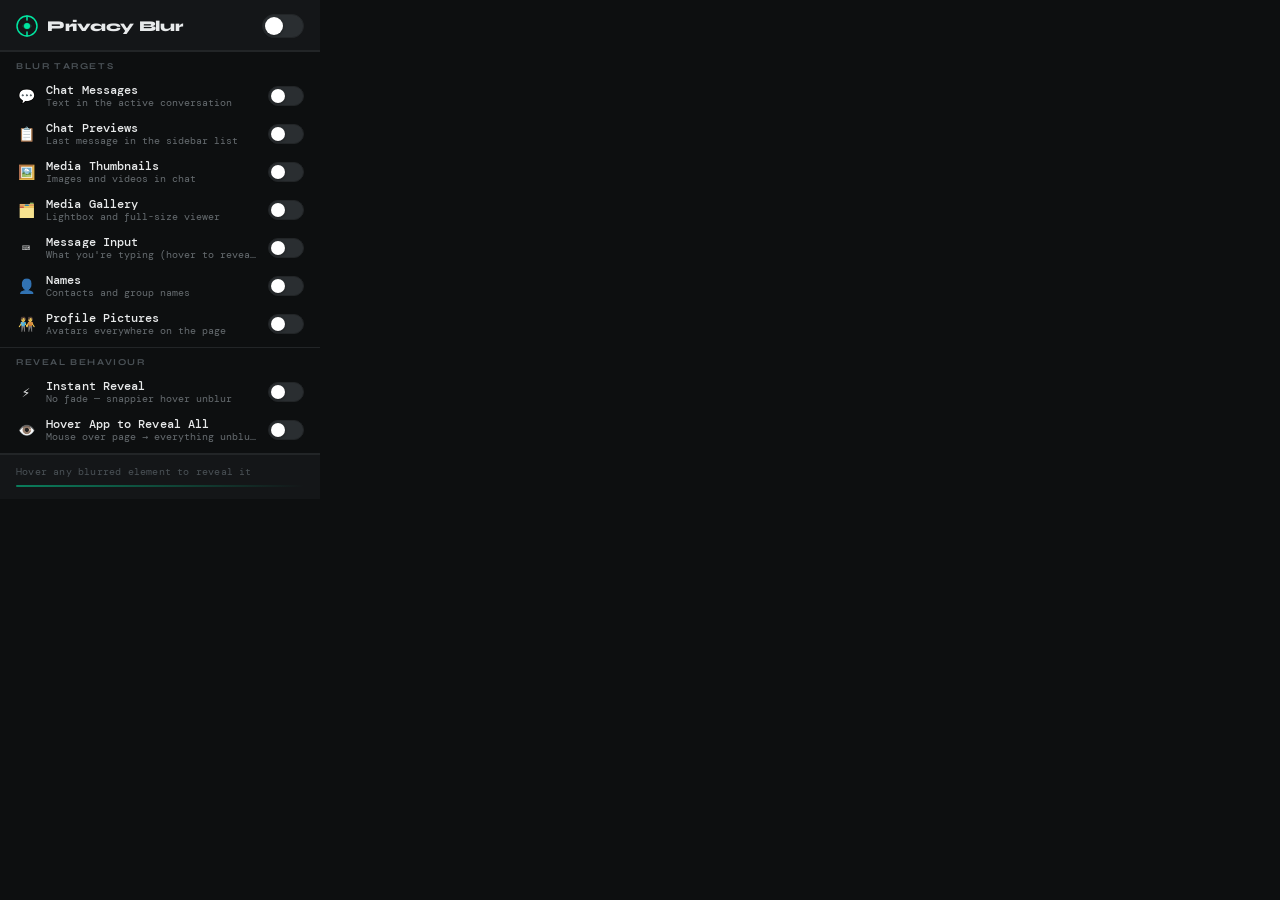
==== popup.html @ 3105e0ed "Files add" ====
<!DOCTYPE html>
<html lang="en">
<head>
<meta charset="UTF-8" />
<meta name="viewport" content="width=device-width, initial-scale=1.0" />
<title>WhatsApp Privacy Blur</title>
<link rel="preconnect" href="https://fonts.googleapis.com" />
<link href="https://fonts.googleapis.com/css2?family=DM+Mono:wght@400;500&family=Syne:wght@700;800&display=swap" rel="stylesheet" />
<link rel="stylesheet" href="popup.css" />
</head>
<body>
<div class="shell">

  <!-- Header -->
  <header>
    <div class="logo">
      <svg width="22" height="22" viewBox="0 0 22 22" fill="none">
        <circle cx="11" cy="11" r="10" stroke="#00e5a0" stroke-width="1.5"/>
        <path d="M6 11 Q11 4 16 11 Q11 18 6 11Z" fill="#00e5a0" opacity="0.25"/>
        <circle cx="11" cy="11" r="3" fill="#00e5a0"/>
        <line x1="11" y1="1" x2="11" y2="5" stroke="#00e5a0" stroke-width="1.5" stroke-linecap="round"/>
        <line x1="11" y1="17" x2="11" y2="21" stroke="#00e5a0" stroke-width="1.5" stroke-linecap="round"/>
      </svg>
      <span>Privacy Blur</span>
    </div>
    <label class="master-toggle" title="Enable / disable all blurring">
      <input type="checkbox" id="toggle-enabled" />
      <span class="track"><span class="knob"></span></span>
    </label>
  </header>

  <div class="divider"></div>

  <!-- Blur Targets -->
  <section class="group" id="blur-targets">
    <p class="group-label">Blur Targets</p>

    <label class="row" data-key="blurMessages">
      <span class="row-icon">💬</span>
      <span class="row-text">
        <span class="row-title">Chat Messages</span>
        <span class="row-sub">Text in the active conversation</span>
      </span>
      <input type="checkbox" />
      <span class="track"><span class="knob"></span></span>
    </label>

    <label class="row" data-key="blurPreviews">
      <span class="row-icon">📋</span>
      <span class="row-text">
        <span class="row-title">Chat Previews</span>
        <span class="row-sub">Last message in the sidebar list</span>
      </span>
      <input type="checkbox" />
      <span class="track"><span class="knob"></span></span>
    </label>

    <label class="row" data-key="blurMedia">
      <span class="row-icon">🖼️</span>
      <span class="row-text">
        <span class="row-title">Media Thumbnails</span>
        <span class="row-sub">Images and videos in chat</span>
      </span>
      <input type="checkbox" />
      <span class="track"><span class="knob"></span></span>
    </label>

    <label class="row" data-key="blurGallery">
      <span class="row-icon">🗂️</span>
      <span class="row-text">
        <span class="row-title">Media Gallery</span>
        <span class="row-sub">Lightbox and full-size viewer</span>
      </span>
      <input type="checkbox" />
      <span class="track"><span class="knob"></span></span>
    </label>

    <label class="row" data-key="blurInput">
      <span class="row-icon">⌨️</span>
      <span class="row-text">
        <span class="row-title">Message Input</span>
        <span class="row-sub">What you're typing (hover to reveal)</span>
      </span>
      <input type="checkbox" />
      <span class="track"><span class="knob"></span></span>
    </label>

    <label class="row" data-key="blurNames">
      <span class="row-icon">👤</span>
      <span class="row-text">
        <span class="row-title">Names</span>
        <span class="row-sub">Contacts and group names</span>
      </span>
      <input type="checkbox" />
      <span class="track"><span class="knob"></span></span>
    </label>

    <label class="row" data-key="blurAvatars">
      <span class="row-icon">🧑‍🤝‍🧑</span>
      <span class="row-text">
        <span class="row-title">Profile Pictures</span>
        <span class="row-sub">Avatars everywhere on the page</span>
      </span>
      <input type="checkbox" />
      <span class="track"><span class="knob"></span></span>
    </label>
  </section>

  <div class="divider"></div>

  <!-- Reveal Behaviour -->
  <section class="group">
    <p class="group-label">Reveal Behaviour</p>

    <label class="row" data-key="noTransition">
      <span class="row-icon">⚡</span>
      <span class="row-text">
        <span class="row-title">Instant Reveal</span>
        <span class="row-sub">No fade — snappier hover unblur</span>
      </span>
      <input type="checkbox" />
      <span class="track"><span class="knob"></span></span>
    </label>

    <label class="row" data-key="revealOnAppHover">
      <span class="row-icon">👁️</span>
      <span class="row-text">
        <span class="row-title">Hover App to Reveal All</span>
        <span class="row-sub">Mouse over page → everything unblurs</span>
      </span>
      <input type="checkbox" />
      <span class="track"><span class="knob"></span></span>
    </label>
  </section>

  <div class="divider"></div>

  <footer>
    <span id="status-line">Hover any blurred element to reveal it</span>
  </footer>

</div>
<script src="popup.js"></script>
</body>
</html>
---- popup.css ----
/* ============================================================
   WhatsApp Privacy Blur — popup.css
   Aesthetic: dark terminal / surveillance ops
   ============================================================ */

*, *::before, *::after { box-sizing: border-box; margin: 0; padding: 0; }

:root {
  --bg: #0d0f10;
  --surface: #141618;
  --surface2: #1a1d1f;
  --border: #222527;
  --accent: #00e5a0;
  --accent-dim: rgba(0,229,160,0.12);
  --accent-glow: rgba(0,229,160,0.3);
  --text: #e8eaeb;
  --text-muted: #666c70;
  --text-sub: #4a5156;
  --danger: #ff5f5f;
  --toggle-off: #2a2e31;
  --toggle-on: var(--accent);
  --radius: 6px;
  --font-ui: 'DM Mono', monospace;
  --font-head: 'Syne', sans-serif;
}

html { background: var(--bg); }

body {
  width: 320px;
  background: var(--bg);
  font-family: var(--font-ui);
  color: var(--text);
  font-size: 12px;
  line-height: 1;
  overflow: hidden;
}

/* ── Shell ──────────────────────────────────────────────── */
.shell {
  display: flex;
  flex-direction: column;
  gap: 0;
  /* subtle scanline texture */
  background-image: repeating-linear-gradient(
    0deg,
    transparent,
    transparent 2px,
    rgba(255,255,255,0.012) 2px,
    rgba(255,255,255,0.012) 3px
  );
}

/* ── Header ─────────────────────────────────────────────── */
header {
  display: flex;
  align-items: center;
  justify-content: space-between;
  padding: 14px 16px 12px;
  background: var(--surface);
  border-bottom: 1px solid var(--border);
}

.logo {
  display: flex;
  align-items: center;
  gap: 9px;
}

.logo span {
  font-family: var(--font-head);
  font-size: 15px;
  font-weight: 800;
  letter-spacing: -0.3px;
  color: var(--text);
}

/* ── Master toggle (large) ──────────────────────────────── */
.master-toggle {
  display: flex;
  align-items: center;
  cursor: pointer;
}

.master-toggle input { display: none; }

/* ── Generic toggle track+knob ──────────────────────────── */
.track {
  display: inline-block;
  width: 36px;
  height: 20px;
  background: var(--toggle-off);
  border-radius: 10px;
  position: relative;
  cursor: pointer;
  border: 1px solid var(--border);
  transition: background 0.18s, box-shadow 0.18s;
  flex-shrink: 0;
}

input:checked + .track {
  background: var(--toggle-on);
  box-shadow: 0 0 8px var(--accent-glow);
  border-color: var(--accent);
}

.knob {
  position: absolute;
  top: 2px;
  left: 2px;
  width: 14px;
  height: 14px;
  background: #fff;
  border-radius: 50%;
  transition: left 0.18s;
  box-shadow: 0 1px 3px rgba(0,0,0,0.4);
}

input:checked + .track .knob { left: 18px; }

/* Master toggle slightly bigger */
.master-toggle .track {
  width: 42px;
  height: 24px;
  border-radius: 12px;
}

.master-toggle .knob {
  width: 18px;
  height: 18px;
  top: 2px; left: 2px;
}

.master-toggle input:checked + .track .knob { left: 20px; }

/* ── Divider ─────────────────────────────────────────────── */
.divider {
  height: 1px;
  background: var(--border);
}

/* ── Groups ─────────────────────────────────────────────── */
.group {
  padding: 10px 0 4px;
  background: var(--bg);
}

.group-label {
  font-family: var(--font-head);
  font-size: 9px;
  font-weight: 700;
  letter-spacing: 1.6px;
  text-transform: uppercase;
  color: var(--text-sub);
  padding: 0 16px 6px;
}

/* ── Row (single toggle item) ───────────────────────────── */
.row {
  display: flex;
  align-items: center;
  gap: 10px;
  padding: 7px 16px;
  cursor: pointer;
  border-radius: 0;
  transition: background 0.12s;
  position: relative;
}

.row:hover {
  background: var(--surface2);
}

.row input[type="checkbox"] { display: none; }

.row-icon {
  font-size: 14px;
  width: 20px;
  text-align: center;
  flex-shrink: 0;
  filter: grayscale(0.3);
}

.row-text {
  flex: 1;
  display: flex;
  flex-direction: column;
  gap: 2px;
  min-width: 0;
}

.row-title {
  font-size: 12px;
  color: var(--text);
  font-weight: 500;
  letter-spacing: 0.1px;
  white-space: nowrap;
  overflow: hidden;
  text-overflow: ellipsis;
}

.row-sub {
  font-size: 10px;
  color: var(--text-muted);
  white-space: nowrap;
  overflow: hidden;
  text-overflow: ellipsis;
}

/* Disabled state for the whole group */
.shell.disabled .group { opacity: 0.38; pointer-events: none; }
.shell.disabled header .master-toggle { pointer-events: all; }

/* ── Footer ─────────────────────────────────────────────── */
footer {
  padding: 10px 16px 12px;
  background: var(--surface);
  border-top: 1px solid var(--border);
}

#status-line {
  font-size: 10px;
  color: var(--text-sub);
  letter-spacing: 0.2px;
}

/* Accent bar at bottom of popup */
footer::after {
  content: '';
  display: block;
  margin-top: 8px;
  height: 2px;
  width: 100%;
  background: linear-gradient(90deg, var(--accent) 0%, transparent 100%);
  border-radius: 1px;
  opacity: 0.5;
}

/* ── Enabled accent bar under logo ─────────────────────── */
.logo::after {
  content: '';
  display: none;
}

/* ── Blurred status indicator tag ──────────────────────── */
.status-tag {
  display: inline-flex;
  align-items: center;
  gap: 4px;
  font-size: 9px;
  font-weight: 500;
  letter-spacing: 1px;
  text-transform: uppercase;
  padding: 2px 6px;
  border-radius: 3px;
  margin-left: 6px;
  vertical-align: middle;
}

.status-tag.on {
  background: var(--accent-dim);
  color: var(--accent);
  border: 1px solid rgba(0,229,160,0.25);
}

.status-tag.off {
  background: rgba(255,95,95,0.1);
  color: var(--danger);
  border: 1px solid rgba(255,95,95,0.2);
}
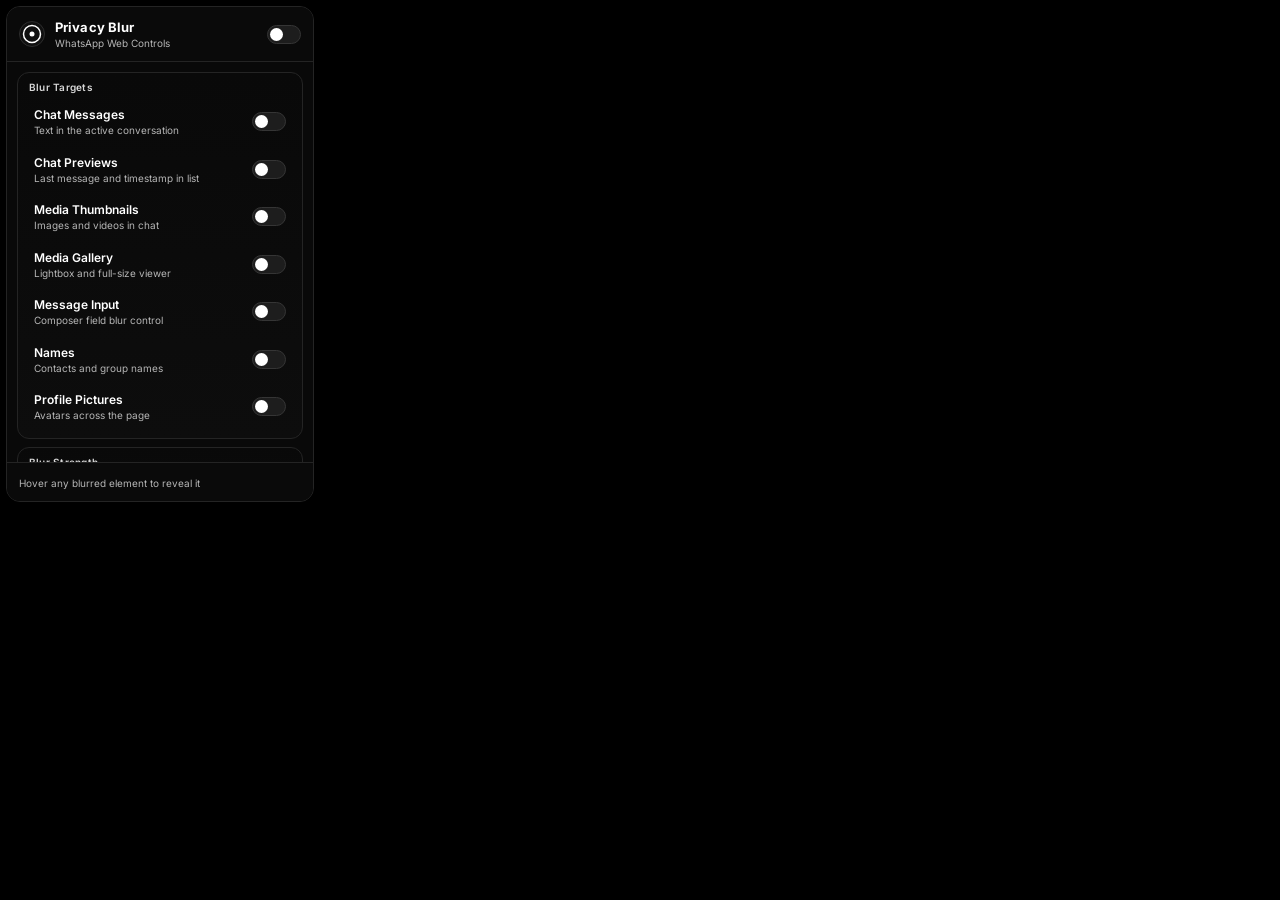
==== commit d042a574: "Refactor popup UI and functionality - Updated font to 'Inter' for better readability. - Redesigned h" ====
--- a/popup.html
+++ b/popup.html
@@ -5,140 +5,140 @@
 <meta name="viewport" content="width=device-width, initial-scale=1.0" />
 <title>WhatsApp Privacy Blur</title>
 <link rel="preconnect" href="https://fonts.googleapis.com" />
-<link href="https://fonts.googleapis.com/css2?family=DM+Mono:wght@400;500&family=Syne:wght@700;800&display=swap" rel="stylesheet" />
+<link href="https://fonts.googleapis.com/css2?family=Inter:wght@400;500;600;700&display=swap" rel="stylesheet" />
 <link rel="stylesheet" href="popup.css" />
 </head>
 <body>
 <div class="shell">
-
-  <!-- Header -->
-  <header>
-    <div class="logo">
-      <svg width="22" height="22" viewBox="0 0 22 22" fill="none">
-        <circle cx="11" cy="11" r="10" stroke="#00e5a0" stroke-width="1.5"/>
-        <path d="M6 11 Q11 4 16 11 Q11 18 6 11Z" fill="#00e5a0" opacity="0.25"/>
-        <circle cx="11" cy="11" r="3" fill="#00e5a0"/>
-        <line x1="11" y1="1" x2="11" y2="5" stroke="#00e5a0" stroke-width="1.5" stroke-linecap="round"/>
-        <line x1="11" y1="17" x2="11" y2="21" stroke="#00e5a0" stroke-width="1.5" stroke-linecap="round"/>
-      </svg>
-      <span>Privacy Blur</span>
+  <header class="popup-header">
+    <div class="brand-wrap">
+      <div class="brand-icon" aria-hidden="true">
+        <svg width="20" height="20" viewBox="0 0 20 20" fill="none">
+          <circle cx="10" cy="10" r="8.5" stroke="currentColor" stroke-width="1.5" />
+          <circle cx="10" cy="10" r="2.5" fill="currentColor" />
+        </svg>
+      </div>
+      <div class="brand-text">
+        <p class="brand-title">Privacy Blur</p>
+        <p class="brand-sub">WhatsApp Web Controls</p>
+      </div>
     </div>
-    <label class="master-toggle" title="Enable / disable all blurring">
+    <label class="master-toggle" title="Enable or disable all blurring">
       <input type="checkbox" id="toggle-enabled" />
       <span class="track"><span class="knob"></span></span>
     </label>
   </header>
 
-  <div class="divider"></div>
+  <main class="popup-body">
+    <section class="group card" id="blur-targets">
+      <p class="group-label">Blur Targets</p>
 
-  <!-- Blur Targets -->
-  <section class="group" id="blur-targets">
-    <p class="group-label">Blur Targets</p>
+      <label class="row" data-key="blurMessages">
+        <span class="row-text">
+          <span class="row-title">Chat Messages</span>
+          <span class="row-sub">Text in the active conversation</span>
+        </span>
+        <input type="checkbox" />
+        <span class="track"><span class="knob"></span></span>
+      </label>
 
-    <label class="row" data-key="blurMessages">
-      <span class="row-icon">💬</span>
-      <span class="row-text">
-        <span class="row-title">Chat Messages</span>
-        <span class="row-sub">Text in the active conversation</span>
-      </span>
-      <input type="checkbox" />
-      <span class="track"><span class="knob"></span></span>
-    </label>
+      <label class="row" data-key="blurPreviews">
+        <span class="row-text">
+          <span class="row-title">Chat Previews</span>
+          <span class="row-sub">Last message and timestamp in list</span>
+        </span>
+        <input type="checkbox" />
+        <span class="track"><span class="knob"></span></span>
+      </label>
 
-    <label class="row" data-key="blurPreviews">
-      <span class="row-icon">📋</span>
-      <span class="row-text">
-        <span class="row-title">Chat Previews</span>
-        <span class="row-sub">Last message in the sidebar list</span>
-      </span>
-      <input type="checkbox" />
-      <span class="track"><span class="knob"></span></span>
-    </label>
+      <label class="row" data-key="blurMedia">
+        <span class="row-text">
+          <span class="row-title">Media Thumbnails</span>
+          <span class="row-sub">Images and videos in chat</span>
+        </span>
+        <input type="checkbox" />
+        <span class="track"><span class="knob"></span></span>
+      </label>
 
-    <label class="row" data-key="blurMedia">
-      <span class="row-icon">🖼️</span>
-      <span class="row-text">
-        <span class="row-title">Media Thumbnails</span>
-        <span class="row-sub">Images and videos in chat</span>
-      </span>
-      <input type="checkbox" />
-      <span class="track"><span class="knob"></span></span>
-    </label>
+      <label class="row" data-key="blurGallery">
+        <span class="row-text">
+          <span class="row-title">Media Gallery</span>
+          <span class="row-sub">Lightbox and full-size viewer</span>
+        </span>
+        <input type="checkbox" />
+        <span class="track"><span class="knob"></span></span>
+      </label>
 
-    <label class="row" data-key="blurGallery">
-      <span class="row-icon">🗂️</span>
-      <span class="row-text">
-        <span class="row-title">Media Gallery</span>
-        <span class="row-sub">Lightbox and full-size viewer</span>
-      </span>
-      <input type="checkbox" />
-      <span class="track"><span class="knob"></span></span>
-    </label>
+      <label class="row" data-key="blurInput">
+        <span class="row-text">
+          <span class="row-title">Message Input</span>
+          <span class="row-sub">Composer field blur control</span>
+        </span>
+        <input type="checkbox" />
+        <span class="track"><span class="knob"></span></span>
+      </label>
 
-    <label class="row" data-key="blurInput">
-      <span class="row-icon">⌨️</span>
-      <span class="row-text">
-        <span class="row-title">Message Input</span>
-        <span class="row-sub">What you're typing (hover to reveal)</span>
-      </span>
-      <input type="checkbox" />
-      <span class="track"><span class="knob"></span></span>
-    </label>
+      <label class="row" data-key="blurNames">
+        <span class="row-text">
+          <span class="row-title">Names</span>
+          <span class="row-sub">Contacts and group names</span>
+        </span>
+        <input type="checkbox" />
+        <span class="track"><span class="knob"></span></span>
+      </label>
 
-    <label class="row" data-key="blurNames">
-      <span class="row-icon">👤</span>
-      <span class="row-text">
-        <span class="row-title">Names</span>
-        <span class="row-sub">Contacts and group names</span>
-      </span>
-      <input type="checkbox" />
-      <span class="track"><span class="knob"></span></span>
-    </label>
+      <label class="row" data-key="blurAvatars">
+        <span class="row-text">
+          <span class="row-title">Profile Pictures</span>
+          <span class="row-sub">Avatars across the page</span>
+        </span>
+        <input type="checkbox" />
+        <span class="track"><span class="knob"></span></span>
+      </label>
+    </section>
 
-    <label class="row" data-key="blurAvatars">
-      <span class="row-icon">🧑‍🤝‍🧑</span>
-      <span class="row-text">
-        <span class="row-title">Profile Pictures</span>
-        <span class="row-sub">Avatars everywhere on the page</span>
-      </span>
-      <input type="checkbox" />
-      <span class="track"><span class="knob"></span></span>
-    </label>
-  </section>
+    <section class="group card">
+      <p class="group-label">Blur Strength</p>
 
-  <div class="divider"></div>
+      <div class="slider-card">
+        <div class="slider-head">
+          <span class="row-title">Blur Amount</span>
+          <span class="slider-value" id="blur-amount-value">8px</span>
+        </div>
+        <input type="range" id="blur-amount" class="blur-range" min="0" max="20" step="1" value="8" />
+        <div class="slider-scale">
+          <span>0</span>
+          <span>20</span>
+        </div>
+      </div>
+    </section>
 
-  <!-- Reveal Behaviour -->
-  <section class="group">
-    <p class="group-label">Reveal Behaviour</p>
+    <section class="group card">
+      <p class="group-label">Reveal Behaviour</p>
 
-    <label class="row" data-key="noTransition">
-      <span class="row-icon">⚡</span>
-      <span class="row-text">
-        <span class="row-title">Instant Reveal</span>
-        <span class="row-sub">No fade — snappier hover unblur</span>
-      </span>
-      <input type="checkbox" />
-      <span class="track"><span class="knob"></span></span>
-    </label>
+      <label class="row" data-key="noTransition">
+        <span class="row-text">
+          <span class="row-title">Instant Reveal</span>
+          <span class="row-sub">Disable blur animation</span>
+        </span>
+        <input type="checkbox" />
+        <span class="track"><span class="knob"></span></span>
+      </label>
 
-    <label class="row" data-key="revealOnAppHover">
-      <span class="row-icon">👁️</span>
-      <span class="row-text">
-        <span class="row-title">Hover App to Reveal All</span>
-        <span class="row-sub">Mouse over page → everything unblurs</span>
-      </span>
-      <input type="checkbox" />
-      <span class="track"><span class="knob"></span></span>
-    </label>
-  </section>
+      <label class="row" data-key="revealOnAppHover">
+        <span class="row-text">
+          <span class="row-title">Hover App to Reveal All</span>
+          <span class="row-sub">Mouse over page reveals all</span>
+        </span>
+        <input type="checkbox" />
+        <span class="track"><span class="knob"></span></span>
+      </label>
+    </section>
+  </main>
 
-  <div class="divider"></div>
-
-  <footer>
+  <footer class="popup-footer">
     <span id="status-line">Hover any blurred element to reveal it</span>
   </footer>
-
 </div>
 <script src="popup.js"></script>
 </body>
--- a/popup.css
+++ b/popup.css
@@ -1,270 +1,260 @@
-/* ============================================================
-   WhatsApp Privacy Blur — popup.css
-   Aesthetic: dark terminal / surveillance ops
-   ============================================================ */
-
-*, *::before, *::after { box-sizing: border-box; margin: 0; padding: 0; }
+* { box-sizing: border-box; margin: 0; padding: 0; }
 
 :root {
-  --bg: #0d0f10;
-  --surface: #141618;
-  --surface2: #1a1d1f;
-  --border: #222527;
-  --accent: #00e5a0;
-  --accent-dim: rgba(0,229,160,0.12);
-  --accent-glow: rgba(0,229,160,0.3);
-  --text: #e8eaeb;
-  --text-muted: #666c70;
-  --text-sub: #4a5156;
-  --danger: #ff5f5f;
-  --toggle-off: #2a2e31;
-  --toggle-on: var(--accent);
-  --radius: 6px;
-  --font-ui: 'DM Mono', monospace;
-  --font-head: 'Syne', sans-serif;
-}
-
-html { background: var(--bg); }
+  --background: #000000;
+  --card: #090909;
+  --card-2: #0d0d0d;
+  --muted: #141414;
+  --border: #242424;
+  --text: #ffffff;
+  --sub: #b5b5b5;
+  --accent: #ffffff;
+  --accent-strong: #ffffff;
+  --radius-lg: 12px;
+  --radius-md: 9px;
+}
+
+html { background: var(--background); }
 
 body {
   width: 320px;
-  background: var(--bg);
-  font-family: var(--font-ui);
+  min-height: 500px;
+  font-family: 'Inter', sans-serif;
   color: var(--text);
+  background: var(--background);
+}
+
+.shell {
+  margin: 6px;
+  border: 1px solid var(--border);
+  border-radius: 14px;
+  background: var(--card);
+  box-shadow: none;
+  overflow: hidden;
+}
+
+.popup-header {
+  display: flex;
+  align-items: center;
+  justify-content: space-between;
+  gap: 12px;
+  padding: 12px;
+  background: #0a0a0a;
+  border-bottom: 1px solid var(--border);
+}
+
+.brand-wrap {
+  display: flex;
+  align-items: center;
+  gap: 10px;
+  min-width: 0;
+}
+
+.brand-icon {
+  display: grid;
+  place-items: center;
+  width: 26px;
+  height: 26px;
+  border-radius: 999px;
+  color: var(--accent);
+  background: #101010;
+  border: 1px solid #2d2d2d;
+}
+
+.brand-title {
+  font-size: 13px;
+  font-weight: 700;
+  letter-spacing: 0.1px;
+}
+
+.brand-sub {
+  margin-top: 2px;
+  color: var(--sub);
+  font-size: 10px;
+}
+
+.popup-body {
+  display: flex;
+  flex-direction: column;
+  gap: 8px;
+  padding: 10px;
+  max-height: 400px;
+  overflow-y: auto;
+  scrollbar-width: none;
+  -ms-overflow-style: none;
+}
+
+.popup-body::-webkit-scrollbar {
+  width: 0;
+  height: 0;
+}
+
+.group.card {
+  background: linear-gradient(180deg, var(--card), var(--card-2));
+  border: 1px solid var(--border);
+  border-radius: var(--radius-lg);
+  padding: 8px;
+}
+
+.group-label {
+  color: #d9d9d9;
+  font-size: 10px;
+  font-weight: 600;
+  letter-spacing: 0.24px;
+  margin: 0 3px 6px;
+}
+
+.row {
+  display: flex;
+  align-items: center;
+  gap: 10px;
+  padding: 8px;
+  border-radius: var(--radius-md);
+  cursor: pointer;
+  transition: background-color 0.2s ease;
+}
+
+.row:hover { background: #151515; }
+
+.row + .row { margin-top: 2px; }
+
+.row input[type='checkbox'] { display: none; }
+
+.row-text {
+  flex: 1;
+  min-width: 0;
+}
+
+.row-title {
+  display: block;
   font-size: 12px;
-  line-height: 1;
-  overflow: hidden;
-}
-
-/* ── Shell ──────────────────────────────────────────────── */
-.shell {
-  display: flex;
-  flex-direction: column;
-  gap: 0;
-  /* subtle scanline texture */
-  background-image: repeating-linear-gradient(
-    0deg,
-    transparent,
-    transparent 2px,
-    rgba(255,255,255,0.012) 2px,
-    rgba(255,255,255,0.012) 3px
-  );
-}
-
-/* ── Header ─────────────────────────────────────────────── */
-header {
+  font-weight: 600;
+  color: var(--text);
+}
+
+.row-sub {
+  display: block;
+  margin-top: 2px;
+  font-size: 10px;
+  color: var(--sub);
+  line-height: 1.25;
+}
+
+.master-toggle,
+.track {
+  display: inline-flex;
+  align-items: center;
+}
+
+.master-toggle { cursor: pointer; }
+.master-toggle input { display: none; }
+
+.track {
+  width: 34px;
+  height: 19px;
+  border-radius: 999px;
+  background: #1d1d1d;
+  border: 1px solid #353535;
+  position: relative;
+  transition: all 0.2s ease;
+  flex-shrink: 0;
+}
+
+input:checked + .track {
+  background: #f0f0f0;
+  border-color: #f0f0f0;
+}
+
+.knob {
+  width: 13px;
+  height: 13px;
+  border-radius: 50%;
+  background: #ffffff;
+  position: absolute;
+  left: 2px;
+  top: 2px;
+  transition: left 0.2s ease;
+}
+
+input:checked + .track .knob {
+  left: 17px;
+  background: #000000;
+}
+
+.slider-card {
+  border: 1px solid var(--border);
+  border-radius: var(--radius-md);
+  padding: 10px;
+  background: #101010;
+}
+
+.slider-head {
   display: flex;
   align-items: center;
   justify-content: space-between;
-  padding: 14px 16px 12px;
-  background: var(--surface);
-  border-bottom: 1px solid var(--border);
-}
-
-.logo {
-  display: flex;
-  align-items: center;
-  gap: 9px;
-}
-
-.logo span {
-  font-family: var(--font-head);
-  font-size: 15px;
-  font-weight: 800;
-  letter-spacing: -0.3px;
-  color: var(--text);
-}
-
-/* ── Master toggle (large) ──────────────────────────────── */
-.master-toggle {
-  display: flex;
-  align-items: center;
-  cursor: pointer;
-}
-
-.master-toggle input { display: none; }
-
-/* ── Generic toggle track+knob ──────────────────────────── */
-.track {
-  display: inline-block;
-  width: 36px;
-  height: 20px;
-  background: var(--toggle-off);
-  border-radius: 10px;
-  position: relative;
-  cursor: pointer;
-  border: 1px solid var(--border);
-  transition: background 0.18s, box-shadow 0.18s;
-  flex-shrink: 0;
-}
-
-input:checked + .track {
-  background: var(--toggle-on);
-  box-shadow: 0 0 8px var(--accent-glow);
-  border-color: var(--accent);
-}
-
-.knob {
-  position: absolute;
-  top: 2px;
-  left: 2px;
+  margin-bottom: 10px;
+}
+
+.slider-value {
+  color: var(--accent);
+  font-size: 11px;
+  font-weight: 600;
+}
+
+.blur-range {
+  width: 100%;
+  appearance: none;
+  height: 4px;
+  border-radius: 999px;
+  background: #2a2a2a;
+}
+
+.blur-range::-webkit-slider-thumb {
+  appearance: none;
   width: 14px;
   height: 14px;
-  background: #fff;
   border-radius: 50%;
-  transition: left 0.18s;
-  box-shadow: 0 1px 3px rgba(0,0,0,0.4);
-}
-
-input:checked + .track .knob { left: 18px; }
-
-/* Master toggle slightly bigger */
-.master-toggle .track {
-  width: 42px;
-  height: 24px;
-  border-radius: 12px;
-}
-
-.master-toggle .knob {
-  width: 18px;
-  height: 18px;
-  top: 2px; left: 2px;
-}
-
-.master-toggle input:checked + .track .knob { left: 20px; }
-
-/* ── Divider ─────────────────────────────────────────────── */
-.divider {
-  height: 1px;
-  background: var(--border);
-}
-
-/* ── Groups ─────────────────────────────────────────────── */
-.group {
-  padding: 10px 0 4px;
-  background: var(--bg);
-}
-
-.group-label {
-  font-family: var(--font-head);
+  background: var(--accent-strong);
+  border: 1px solid #111111;
+  box-shadow: none;
+  cursor: pointer;
+}
+
+.blur-range::-moz-range-thumb {
+  width: 14px;
+  height: 14px;
+  border-radius: 50%;
+  background: var(--accent-strong);
+  border: 1px solid #111111;
+  box-shadow: none;
+  cursor: pointer;
+}
+
+.slider-scale {
+  margin-top: 7px;
+  display: flex;
+  justify-content: space-between;
+  color: var(--sub);
   font-size: 9px;
-  font-weight: 700;
-  letter-spacing: 1.6px;
-  text-transform: uppercase;
-  color: var(--text-sub);
-  padding: 0 16px 6px;
-}
-
-/* ── Row (single toggle item) ───────────────────────────── */
-.row {
-  display: flex;
-  align-items: center;
-  gap: 10px;
-  padding: 7px 16px;
-  cursor: pointer;
-  border-radius: 0;
-  transition: background 0.12s;
-  position: relative;
-}
-
-.row:hover {
-  background: var(--surface2);
-}
-
-.row input[type="checkbox"] { display: none; }
-
-.row-icon {
-  font-size: 14px;
-  width: 20px;
-  text-align: center;
-  flex-shrink: 0;
-  filter: grayscale(0.3);
-}
-
-.row-text {
-  flex: 1;
-  display: flex;
-  flex-direction: column;
-  gap: 2px;
-  min-width: 0;
-}
-
-.row-title {
-  font-size: 12px;
-  color: var(--text);
-  font-weight: 500;
-  letter-spacing: 0.1px;
-  white-space: nowrap;
-  overflow: hidden;
-  text-overflow: ellipsis;
-}
-
-.row-sub {
-  font-size: 10px;
-  color: var(--text-muted);
-  white-space: nowrap;
-  overflow: hidden;
-  text-overflow: ellipsis;
-}
-
-/* Disabled state for the whole group */
-.shell.disabled .group { opacity: 0.38; pointer-events: none; }
-.shell.disabled header .master-toggle { pointer-events: all; }
-
-/* ── Footer ─────────────────────────────────────────────── */
-footer {
-  padding: 10px 16px 12px;
-  background: var(--surface);
+}
+
+.popup-footer {
+  padding: 8px 12px 10px;
   border-top: 1px solid var(--border);
+  background: #0a0a0a;
 }
 
 #status-line {
-  font-size: 10px;
-  color: var(--text-sub);
-  letter-spacing: 0.2px;
-}
-
-/* Accent bar at bottom of popup */
-footer::after {
-  content: '';
-  display: block;
-  margin-top: 8px;
-  height: 2px;
-  width: 100%;
-  background: linear-gradient(90deg, var(--accent) 0%, transparent 100%);
-  border-radius: 1px;
-  opacity: 0.5;
-}
-
-/* ── Enabled accent bar under logo ─────────────────────── */
-.logo::after {
-  content: '';
-  display: none;
-}
-
-/* ── Blurred status indicator tag ──────────────────────── */
-.status-tag {
-  display: inline-flex;
-  align-items: center;
-  gap: 4px;
-  font-size: 9px;
-  font-weight: 500;
-  letter-spacing: 1px;
-  text-transform: uppercase;
-  padding: 2px 6px;
-  border-radius: 3px;
-  margin-left: 6px;
-  vertical-align: middle;
-}
-
-.status-tag.on {
-  background: var(--accent-dim);
-  color: var(--accent);
-  border: 1px solid rgba(0,229,160,0.25);
-}
-
-.status-tag.off {
-  background: rgba(255,95,95,0.1);
-  color: var(--danger);
-  border: 1px solid rgba(255,95,95,0.2);
-}
+  color: var(--sub);
+  font-size: 10px;
+  line-height: 1.35;
+}
+
+.shell.disabled .group {
+  opacity: 0.42;
+  pointer-events: none;
+}
+
+.shell.disabled .popup-header .master-toggle {
+  pointer-events: auto;
+}
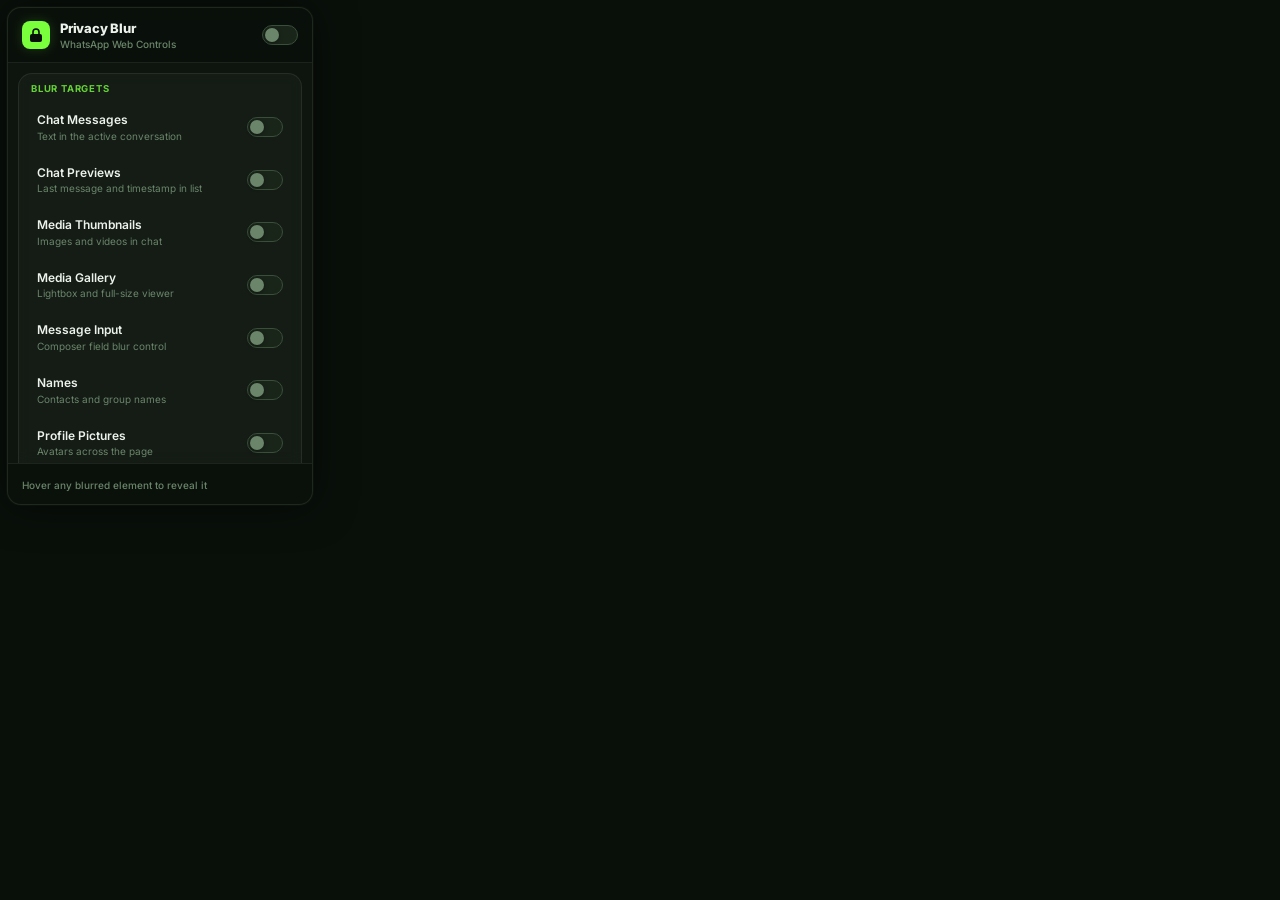
==== commit b5dc0a78: "improved design and consistency" ====
--- a/popup.html
+++ b/popup.html
@@ -5,7 +5,7 @@
 <meta name="viewport" content="width=device-width, initial-scale=1.0" />
 <title>WhatsApp Privacy Blur</title>
 <link rel="preconnect" href="https://fonts.googleapis.com" />
-<link href="https://fonts.googleapis.com/css2?family=Inter:wght@400;500;600;700&display=swap" rel="stylesheet" />
+<link href="https://fonts.googleapis.com/css2?family=Inter:wght@400;500;600;700;800&display=swap" rel="stylesheet" />
 <link rel="stylesheet" href="popup.css" />
 </head>
 <body>
@@ -13,9 +13,10 @@
   <header class="popup-header">
     <div class="brand-wrap">
       <div class="brand-icon" aria-hidden="true">
-        <svg width="20" height="20" viewBox="0 0 20 20" fill="none">
-          <circle cx="10" cy="10" r="8.5" stroke="currentColor" stroke-width="1.5" />
-          <circle cx="10" cy="10" r="2.5" fill="currentColor" />
+        <svg width="14" height="16" viewBox="0 0 14 16" fill="none" xmlns="http://www.w3.org/2000/svg">
+          <rect x="1" y="7" width="12" height="8" rx="2" fill="currentColor"/>
+          <path d="M4 7V5a3 3 0 0 1 6 0v2" stroke="currentColor" stroke-width="1.6" stroke-linecap="round" fill="none"/>
+          <circle cx="7" cy="11" r="1.2" fill="#0a120a"/>
         </svg>
       </div>
       <div class="brand-text">
--- a/popup.css
+++ b/popup.css
@@ -1,46 +1,63 @@
-* { box-sizing: border-box; margin: 0; padding: 0; }
-
+/* ── Reset ───────────────────────────────────────────────────── */
+*, *::before, *::after { box-sizing: border-box; margin: 0; padding: 0; }
+
+/* ── Google Font ─────────────────────────────────────────────── */
+@import url('https://fonts.googleapis.com/css2?family=Inter:wght@400;500;600;700;800&display=swap');
+
+/* ── Design tokens ───────────────────────────────────────────── */
 :root {
-  --background: #000000;
-  --card: #090909;
-  --card-2: #0d0d0d;
-  --muted: #141414;
-  --border: #242424;
-  --text: #ffffff;
-  --sub: #b5b5b5;
-  --accent: #ffffff;
-  --accent-strong: #ffffff;
-  --radius-lg: 12px;
-  --radius-md: 9px;
-}
-
-html { background: var(--background); }
+  --bg:          #09100a;
+  --panel:       #0d150e;
+  --panel-2:     #101a11;
+  --card-bg:     rgba(255,255,255,0.03);
+  --border:      rgba(255,255,255,0.08);
+  --border-h:    rgba(122,255,61,0.25);
+  --green:       #7aff3d;
+  --green-d:     #4ecb15;
+  --green-glow:  rgba(122,255,61,0.18);
+  --green-dim:   rgba(122,255,61,0.10);
+  --text:        #edf2ed;
+  --muted:       #6a856a;
+  --sub:         #3a4f3a;
+  --track-off:   #1a251a;
+  --radius-lg:   14px;
+  --radius-md:   10px;
+  --radius-sm:   7px;
+}
+
+/* ── Base ────────────────────────────────────────────────────── */
+html { background: var(--bg); }
 
 body {
   width: 320px;
-  min-height: 500px;
+  min-height: 480px;
   font-family: 'Inter', sans-serif;
   color: var(--text);
-  background: var(--background);
-}
-
+  background: var(--bg);
+  background-image:
+    radial-gradient(ellipse 80% 40% at 50% -10%, rgba(122,255,61,0.08) 0%, transparent 60%);
+}
+
+/* ── Shell ───────────────────────────────────────────────────── */
 .shell {
-  margin: 6px;
+  margin: 7px;
   border: 1px solid var(--border);
-  border-radius: 14px;
-  background: var(--card);
-  box-shadow: none;
+  border-radius: var(--radius-lg);
+  background: var(--panel);
   overflow: hidden;
-}
-
+  box-shadow: 0 0 40px rgba(0,0,0,0.6), 0 0 0 1px rgba(122,255,61,0.04);
+}
+
+/* ── Header ──────────────────────────────────────────────────── */
 .popup-header {
   display: flex;
   align-items: center;
   justify-content: space-between;
   gap: 12px;
-  padding: 12px;
-  background: #0a0a0a;
+  padding: 12px 14px;
+  background: rgba(0,0,0,0.25);
   border-bottom: 1px solid var(--border);
+  backdrop-filter: blur(8px);
 }
 
 .brand-wrap {
@@ -53,26 +70,34 @@
 .brand-icon {
   display: grid;
   place-items: center;
-  width: 26px;
-  height: 26px;
-  border-radius: 999px;
-  color: var(--accent);
-  background: #101010;
-  border: 1px solid #2d2d2d;
+  width: 28px;
+  height: 28px;
+  border-radius: 8px;
+  background: var(--green);
+  box-shadow: 0 0 12px var(--green-glow);
+  flex-shrink: 0;
+}
+
+/* Lock SVG in brand icon */
+.brand-icon svg {
+  color: #080e08;
 }
 
 .brand-title {
   font-size: 13px;
-  font-weight: 700;
-  letter-spacing: 0.1px;
+  font-weight: 800;
+  letter-spacing: -0.2px;
+  color: var(--text);
 }
 
 .brand-sub {
   margin-top: 2px;
-  color: var(--sub);
+  color: var(--muted);
   font-size: 10px;
-}
-
+  font-weight: 500;
+}
+
+/* ── Body ────────────────────────────────────────────────────── */
 .popup-body {
   display: flex;
   flex-direction: column;
@@ -83,38 +108,43 @@
   scrollbar-width: none;
   -ms-overflow-style: none;
 }
-
-.popup-body::-webkit-scrollbar {
-  width: 0;
-  height: 0;
-}
-
+.popup-body::-webkit-scrollbar { display: none; }
+
+/* ── Card / Group ────────────────────────────────────────────── */
 .group.card {
-  background: linear-gradient(180deg, var(--card), var(--card-2));
+  background: var(--card-bg);
   border: 1px solid var(--border);
   border-radius: var(--radius-lg);
-  padding: 8px;
+  padding: 9px;
+  backdrop-filter: blur(6px);
 }
 
 .group-label {
-  color: #d9d9d9;
-  font-size: 10px;
-  font-weight: 600;
-  letter-spacing: 0.24px;
-  margin: 0 3px 6px;
-}
-
+  color: var(--green);
+  font-size: 9.5px;
+  font-weight: 700;
+  letter-spacing: 0.8px;
+  text-transform: uppercase;
+  margin: 0 3px 8px;
+  opacity: 0.8;
+}
+
+/* ── Row (toggle row) ────────────────────────────────────────── */
 .row {
   display: flex;
   align-items: center;
   gap: 10px;
-  padding: 8px;
+  padding: 9px 8px;
   border-radius: var(--radius-md);
   cursor: pointer;
-  transition: background-color 0.2s ease;
-}
-
-.row:hover { background: #151515; }
+  transition: background 0.18s ease, border-color 0.18s ease;
+  border: 1px solid transparent;
+}
+
+.row:hover {
+  background: rgba(122,255,61,0.04);
+  border-color: rgba(122,255,61,0.12);
+}
 
 .row + .row { margin-top: 2px; }
 
@@ -130,16 +160,18 @@
   font-size: 12px;
   font-weight: 600;
   color: var(--text);
+  line-height: 1.3;
 }
 
 .row-sub {
   display: block;
   margin-top: 2px;
   font-size: 10px;
-  color: var(--sub);
-  line-height: 1.25;
-}
-
+  color: var(--muted);
+  line-height: 1.3;
+}
+
+/* ── Toggle track ────────────────────────────────────────────── */
 .master-toggle,
 .track {
   display: inline-flex;
@@ -150,42 +182,45 @@
 .master-toggle input { display: none; }
 
 .track {
-  width: 34px;
-  height: 19px;
+  width: 36px;
+  height: 20px;
   border-radius: 999px;
-  background: #1d1d1d;
-  border: 1px solid #353535;
+  background: var(--track-off);
+  border: 1px solid var(--sub);
   position: relative;
-  transition: all 0.2s ease;
+  transition: background 0.22s ease, border-color 0.22s ease, box-shadow 0.22s ease;
   flex-shrink: 0;
 }
 
 input:checked + .track {
-  background: #f0f0f0;
-  border-color: #f0f0f0;
+  background: var(--green);
+  border-color: var(--green);
+  box-shadow: 0 0 10px var(--green-glow);
 }
 
 .knob {
-  width: 13px;
-  height: 13px;
+  width: 14px;
+  height: 14px;
   border-radius: 50%;
-  background: #ffffff;
+  background: var(--muted);
   position: absolute;
   left: 2px;
   top: 2px;
-  transition: left 0.2s ease;
+  transition: left 0.22s ease, background 0.22s ease;
+  box-shadow: 0 1px 4px rgba(0,0,0,0.4);
 }
 
 input:checked + .track .knob {
-  left: 17px;
-  background: #000000;
-}
-
+  left: 18px;
+  background: #0a120a;
+}
+
+/* ── Slider ──────────────────────────────────────────────────── */
 .slider-card {
   border: 1px solid var(--border);
   border-radius: var(--radius-md);
-  padding: 10px;
-  background: #101010;
+  padding: 10px 12px;
+  background: rgba(0,0,0,0.2);
 }
 
 .slider-head {
@@ -196,9 +231,14 @@
 }
 
 .slider-value {
-  color: var(--accent);
+  color: var(--green);
   font-size: 11px;
-  font-weight: 600;
+  font-weight: 700;
+  font-variant-numeric: tabular-nums;
+  background: rgba(122,255,61,0.1);
+  border: 1px solid rgba(122,255,61,0.2);
+  border-radius: 5px;
+  padding: 1px 7px;
 }
 
 .blur-range {
@@ -206,52 +246,68 @@
   appearance: none;
   height: 4px;
   border-radius: 999px;
-  background: #2a2a2a;
+  background: var(--sub);
+  outline: none;
+  cursor: pointer;
 }
 
 .blur-range::-webkit-slider-thumb {
   appearance: none;
-  width: 14px;
-  height: 14px;
+  width: 16px;
+  height: 16px;
   border-radius: 50%;
-  background: var(--accent-strong);
-  border: 1px solid #111111;
-  box-shadow: none;
+  background: var(--green);
+  border: 2px solid #0a120a;
+  box-shadow: 0 0 8px var(--green-glow);
   cursor: pointer;
+  transition: box-shadow 0.2s;
+}
+.blur-range::-webkit-slider-thumb:hover {
+  box-shadow: 0 0 14px var(--green-glow);
 }
 
 .blur-range::-moz-range-thumb {
-  width: 14px;
-  height: 14px;
+  width: 16px;
+  height: 16px;
   border-radius: 50%;
-  background: var(--accent-strong);
-  border: 1px solid #111111;
-  box-shadow: none;
+  background: var(--green);
+  border: 2px solid #0a120a;
+  box-shadow: 0 0 8px var(--green-glow);
   cursor: pointer;
+}
+
+/* Filled track left of thumb (webkit only) */
+.blur-range::-webkit-slider-runnable-track {
+  height: 4px;
+  border-radius: 999px;
 }
 
 .slider-scale {
   margin-top: 7px;
   display: flex;
   justify-content: space-between;
-  color: var(--sub);
+  color: var(--muted);
   font-size: 9px;
-}
-
+  font-variant-numeric: tabular-nums;
+}
+
+/* ── Footer ──────────────────────────────────────────────────── */
 .popup-footer {
-  padding: 8px 12px 10px;
+  padding: 9px 14px 11px;
   border-top: 1px solid var(--border);
-  background: #0a0a0a;
+  background: rgba(0,0,0,0.2);
 }
 
 #status-line {
-  color: var(--sub);
+  color: var(--muted);
   font-size: 10px;
-  line-height: 1.35;
-}
-
+  font-weight: 500;
+  line-height: 1.4;
+}
+
+/* ── Disabled state ──────────────────────────────────────────── */
 .shell.disabled .group {
-  opacity: 0.42;
+  opacity: 0.35;
   pointer-events: none;
 }
 
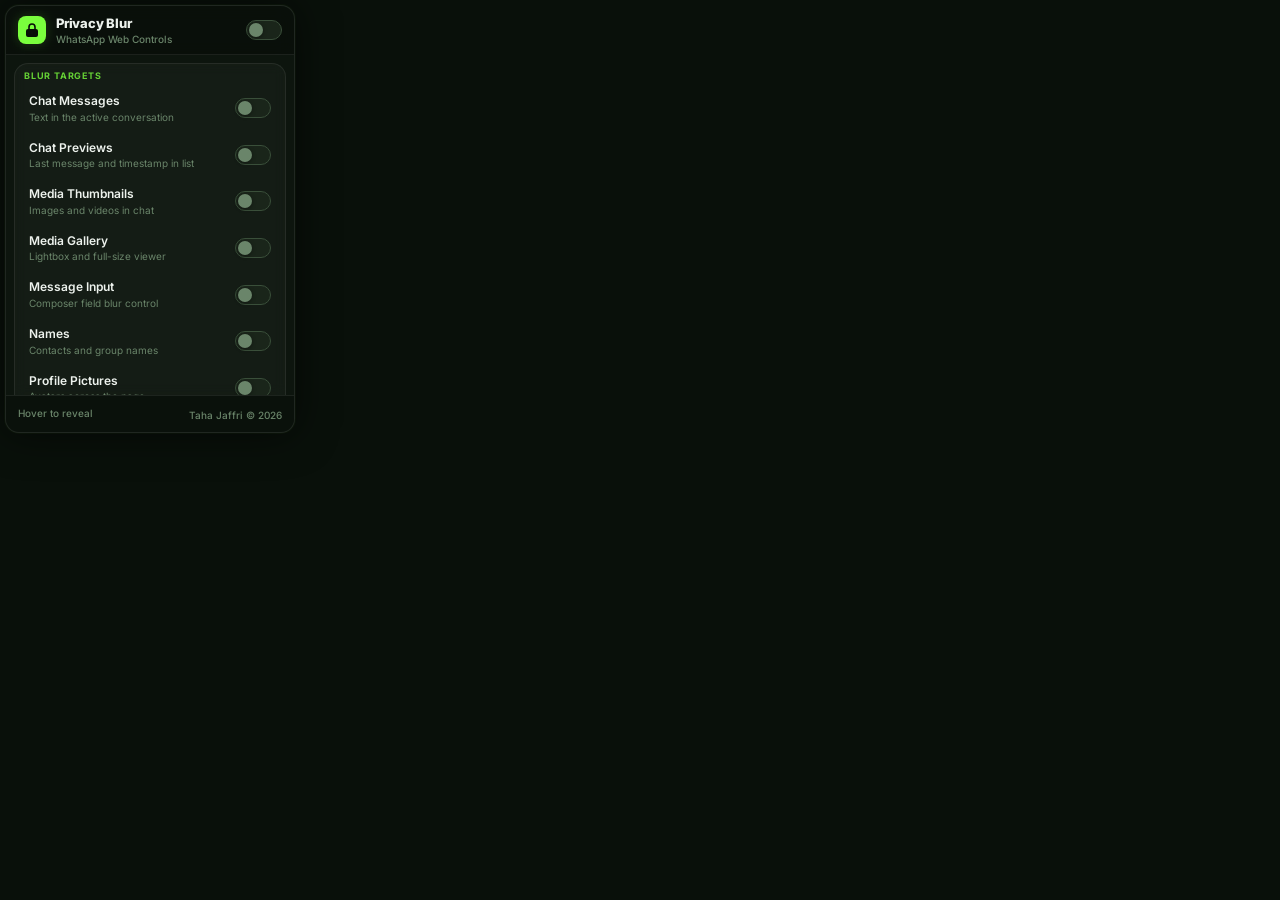
==== commit 7d9b2555: "Enhance footer layout and update status messaging in popup" ====
--- a/popup.html
+++ b/popup.html
@@ -138,7 +138,12 @@
   </main>
 
   <footer class="popup-footer">
-    <span id="status-line">Hover any blurred element to reveal it</span>
+    <div class="footer-content">
+      <span id="status-line">Hover to reveal</span>
+      <a href="https://github.com/SyeddTaha" target="_blank" rel="noopener noreferrer" class="footer-link">
+        <span class="footer-credit">Taha Jaffri © 2026</span>
+      </a>
+    </div>
   </footer>
 </div>
 <script src="popup.js"></script>
--- a/popup.css
+++ b/popup.css
@@ -29,8 +29,8 @@
 html { background: var(--bg); }
 
 body {
-  width: 320px;
-  min-height: 480px;
+  width: 300px;
+  min-height: 0;
   font-family: 'Inter', sans-serif;
   color: var(--text);
   background: var(--bg);
@@ -40,7 +40,7 @@
 
 /* ── Shell ───────────────────────────────────────────────────── */
 .shell {
-  margin: 7px;
+  margin: 5px;
   border: 1px solid var(--border);
   border-radius: var(--radius-lg);
   background: var(--panel);
@@ -54,7 +54,7 @@
   align-items: center;
   justify-content: space-between;
   gap: 12px;
-  padding: 12px 14px;
+  padding: 9px 12px;
   background: rgba(0,0,0,0.25);
   border-bottom: 1px solid var(--border);
   backdrop-filter: blur(8px);
@@ -101,9 +101,9 @@
 .popup-body {
   display: flex;
   flex-direction: column;
-  gap: 8px;
-  padding: 10px;
-  max-height: 400px;
+  gap: 6px;
+  padding: 8px;
+  max-height: 340px;
   overflow-y: auto;
   scrollbar-width: none;
   -ms-overflow-style: none;
@@ -115,17 +115,17 @@
   background: var(--card-bg);
   border: 1px solid var(--border);
   border-radius: var(--radius-lg);
-  padding: 9px;
+  padding: 6px;
   backdrop-filter: blur(6px);
 }
 
 .group-label {
   color: var(--green);
-  font-size: 9.5px;
+  font-size: 9px;
   font-weight: 700;
   letter-spacing: 0.8px;
   text-transform: uppercase;
-  margin: 0 3px 8px;
+  margin: 0 3px 5px;
   opacity: 0.8;
 }
 
@@ -134,7 +134,7 @@
   display: flex;
   align-items: center;
   gap: 10px;
-  padding: 9px 8px;
+  padding: 6px 7px;
   border-radius: var(--radius-md);
   cursor: pointer;
   transition: background 0.18s ease, border-color 0.18s ease;
@@ -219,7 +219,7 @@
 .slider-card {
   border: 1px solid var(--border);
   border-radius: var(--radius-md);
-  padding: 10px 12px;
+  padding: 8px 10px;
   background: rgba(0,0,0,0.2);
 }
 
@@ -293,9 +293,16 @@
 
 /* ── Footer ──────────────────────────────────────────────────── */
 .popup-footer {
-  padding: 9px 14px 11px;
+  padding: 7px 12px 9px;
   border-top: 1px solid var(--border);
   background: rgba(0,0,0,0.2);
+}
+
+.footer-content {
+  display: flex;
+  align-items: center;
+  justify-content: space-between;
+  gap: 8px;
 }
 
 #status-line {
@@ -303,6 +310,24 @@
   font-size: 10px;
   font-weight: 500;
   line-height: 1.4;
+  flex: 1;
+  min-width: 0;
+  white-space: nowrap;
+  overflow: hidden;
+  text-overflow: ellipsis;
+}
+
+.footer-credit {
+  color: var(--muted);
+  font-size: 10px;
+  font-weight: 500;
+  line-height: 1.4;
+  white-space: nowrap;
+  flex-shrink: 0;
+}
+
+.footer-link {
+  text-decoration: none;
 }
 
 /* ── Disabled state ──────────────────────────────────────────── */
